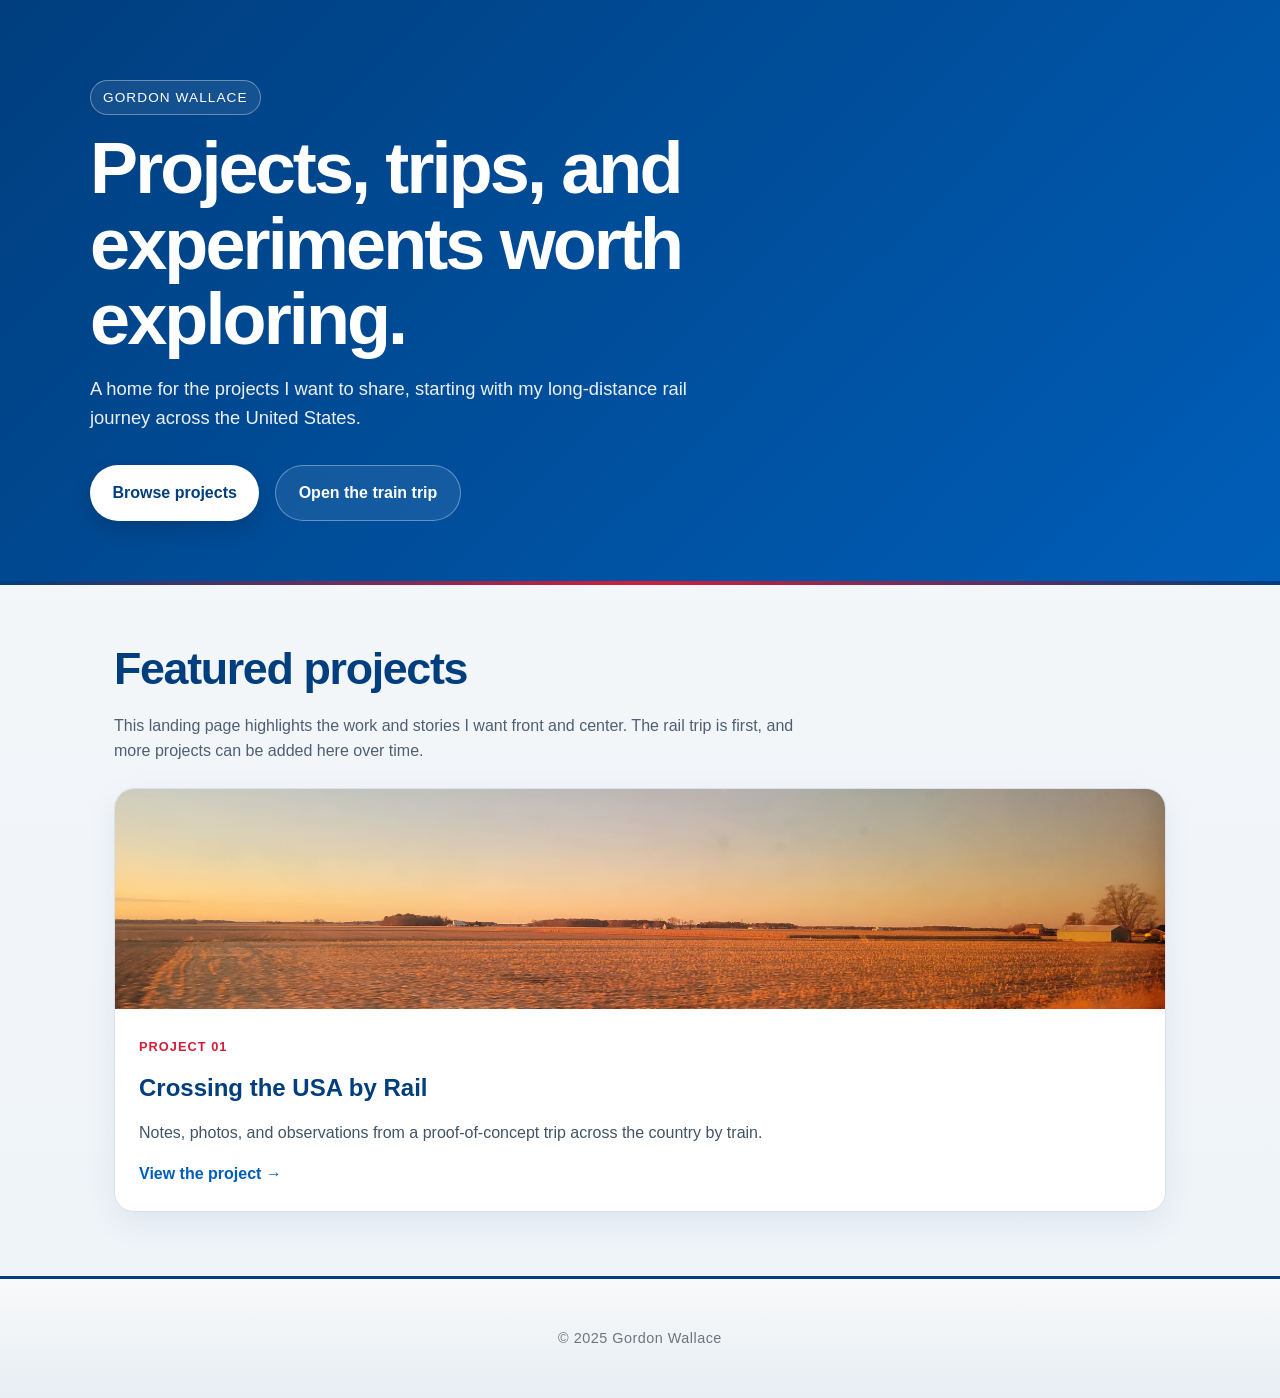
==== index.html @ e3f1a5c1 "Split train trip into dedicated project page Co-authored-by: GordonWallace <20741521+GordonWallace@u" ====
<!DOCTYPE html>
<html lang="en">
<head>
    <meta charset="UTF-8">
    <meta name="viewport" content="width=device-width, initial-scale=1.0">
    <title>Gordon Wallace | Projects</title>
    <style>
        * {
            margin: 0;
            padding: 0;
            box-sizing: border-box;
        }

        html {
            scroll-behavior: smooth;
        }

        body {
            font-family: 'Helvetica Neue', 'Arial', sans-serif;
            line-height: 1.6;
            color: #1a1a1a;
            background: linear-gradient(180deg, #f8f9fa 0%, #eef3f8 100%);
        }

        a {
            color: inherit;
            text-decoration: none;
        }

        header {
            background: linear-gradient(135deg, #003e7e 0%, #005eb8 100%);
            color: white;
            padding: 5rem 1.5rem 4rem;
            position: relative;
            overflow: hidden;
        }

        header::after {
            content: '';
            position: absolute;
            bottom: 0;
            left: 0;
            right: 0;
            height: 4px;
            background: linear-gradient(90deg, #003e7e 0%, #d31e39 50%, #003e7e 100%);
        }

        .hero {
            max-width: 1100px;
            margin: 0 auto;
            display: grid;
            gap: 2rem;
            align-items: center;
        }

        .hero-copy {
            max-width: 720px;
        }

        .eyebrow {
            display: inline-block;
            margin-bottom: 1rem;
            padding: 0.35rem 0.75rem;
            border: 1px solid rgba(255, 255, 255, 0.35);
            border-radius: 999px;
            font-size: 0.85rem;
            letter-spacing: 0.08em;
            text-transform: uppercase;
            background: rgba(255, 255, 255, 0.08);
        }

        header h1 {
            font-size: clamp(2.6rem, 6vw, 4.5rem);
            line-height: 1.05;
            margin-bottom: 1rem;
            font-weight: 700;
            letter-spacing: -0.04em;
        }

        header p {
            font-size: 1.15rem;
            max-width: 640px;
            color: rgba(255, 255, 255, 0.92);
        }

        .hero-actions {
            display: flex;
            flex-wrap: wrap;
            gap: 1rem;
            margin-top: 2rem;
        }

        .button {
            display: inline-flex;
            align-items: center;
            justify-content: center;
            padding: 0.9rem 1.4rem;
            border-radius: 999px;
            font-weight: 600;
            transition: transform 0.2s ease, box-shadow 0.2s ease, background-color 0.2s ease;
        }

        .button-primary {
            background: white;
            color: #003e7e;
            box-shadow: 0 8px 20px rgba(0, 0, 0, 0.15);
        }

        .button-secondary {
            border: 1px solid rgba(255, 255, 255, 0.35);
            color: white;
            background: rgba(255, 255, 255, 0.08);
        }

        .button:hover {
            transform: translateY(-2px);
        }

        main {
            max-width: 1100px;
            margin: 0 auto;
            padding: 3rem 1.5rem 4rem;
        }

        .section-heading {
            margin-bottom: 1.5rem;
        }

        .section-heading h2 {
            font-size: clamp(2rem, 4vw, 2.8rem);
            color: #003e7e;
            margin-bottom: 0.5rem;
            letter-spacing: -0.03em;
        }

        .section-heading p {
            color: #4f5f73;
            max-width: 720px;
        }

        .projects-grid {
            display: grid;
            grid-template-columns: repeat(auto-fit, minmax(280px, 1fr));
            gap: 1.5rem;
        }

        .project-card {
            display: block;
            background: white;
            border: 1px solid #d8e1ec;
            border-radius: 20px;
            overflow: hidden;
            box-shadow: 0 10px 30px rgba(0, 62, 126, 0.08);
            transition: transform 0.25s ease, box-shadow 0.25s ease, border-color 0.25s ease;
        }

        .project-card:hover {
            transform: translateY(-4px);
            box-shadow: 0 16px 36px rgba(0, 62, 126, 0.14);
            border-color: #005eb8;
        }

        .project-card img {
            width: 100%;
            height: 220px;
            object-fit: cover;
            display: block;
        }

        .project-card-content {
            padding: 1.5rem;
        }

        .project-tag {
            display: inline-block;
            font-size: 0.8rem;
            font-weight: 700;
            text-transform: uppercase;
            letter-spacing: 0.08em;
            color: #d31e39;
            margin-bottom: 0.75rem;
        }

        .project-card h3 {
            font-size: 1.5rem;
            color: #003e7e;
            margin-bottom: 0.75rem;
        }

        .project-card p {
            color: #425466;
            margin-bottom: 1rem;
        }

        .project-link {
            color: #005eb8;
            font-weight: 700;
        }

        footer {
            text-align: center;
            padding: 3rem 2rem;
            color: #6c757d;
            font-size: 0.9rem;
            background: linear-gradient(180deg, #f8f9fa 0%, #e8eef3 100%);
            border-top: 3px solid #003e7e;
        }

        footer p {
            font-weight: 500;
            letter-spacing: 0.5px;
        }

        @media (max-width: 768px) {
            header {
                padding: 4rem 1.25rem 3rem;
            }

            header p {
                font-size: 1rem;
            }

            main {
                padding: 2.5rem 1rem 3rem;
            }
        }
    </style>
</head>
<body>
    <header>
        <div class="hero">
            <div class="hero-copy">
                <span class="eyebrow">Gordon Wallace</span>
                <h1>Projects, trips, and experiments worth exploring.</h1>
                <p>
                    A home for the projects I want to share, starting with my long-distance rail journey across the United States.
                </p>
                <div class="hero-actions">
                    <a class="button button-primary" href="#projects">Browse projects</a>
                    <a class="button button-secondary" href="projects/crossing-the-usa-by-rail.html">Open the train trip</a>
                </div>
            </div>
        </div>
    </header>

    <main>
        <section id="projects">
            <div class="section-heading">
                <h2>Featured projects</h2>
                <p>
                    This landing page highlights the work and stories I want front and center. The rail trip is first, and more projects can be added here over time.
                </p>
            </div>
            <div class="projects-grid">
                <a class="project-card" href="projects/crossing-the-usa-by-rail.html">
                    <img src="images/20251116_073944.jpg" alt="Sunrise over western Ohio seen from the train">
                    <div class="project-card-content">
                        <span class="project-tag">Project 01</span>
                        <h3>Crossing the USA by Rail</h3>
                        <p>
                            Notes, photos, and observations from a proof-of-concept trip across the country by train.
                        </p>
                        <span class="project-link">View the project &rarr;</span>
                    </div>
                </a>
            </div>
        </section>
    </main>

    <footer>
        <p>&copy; 2025 Gordon Wallace</p>
    </footer>
</body>
</html>
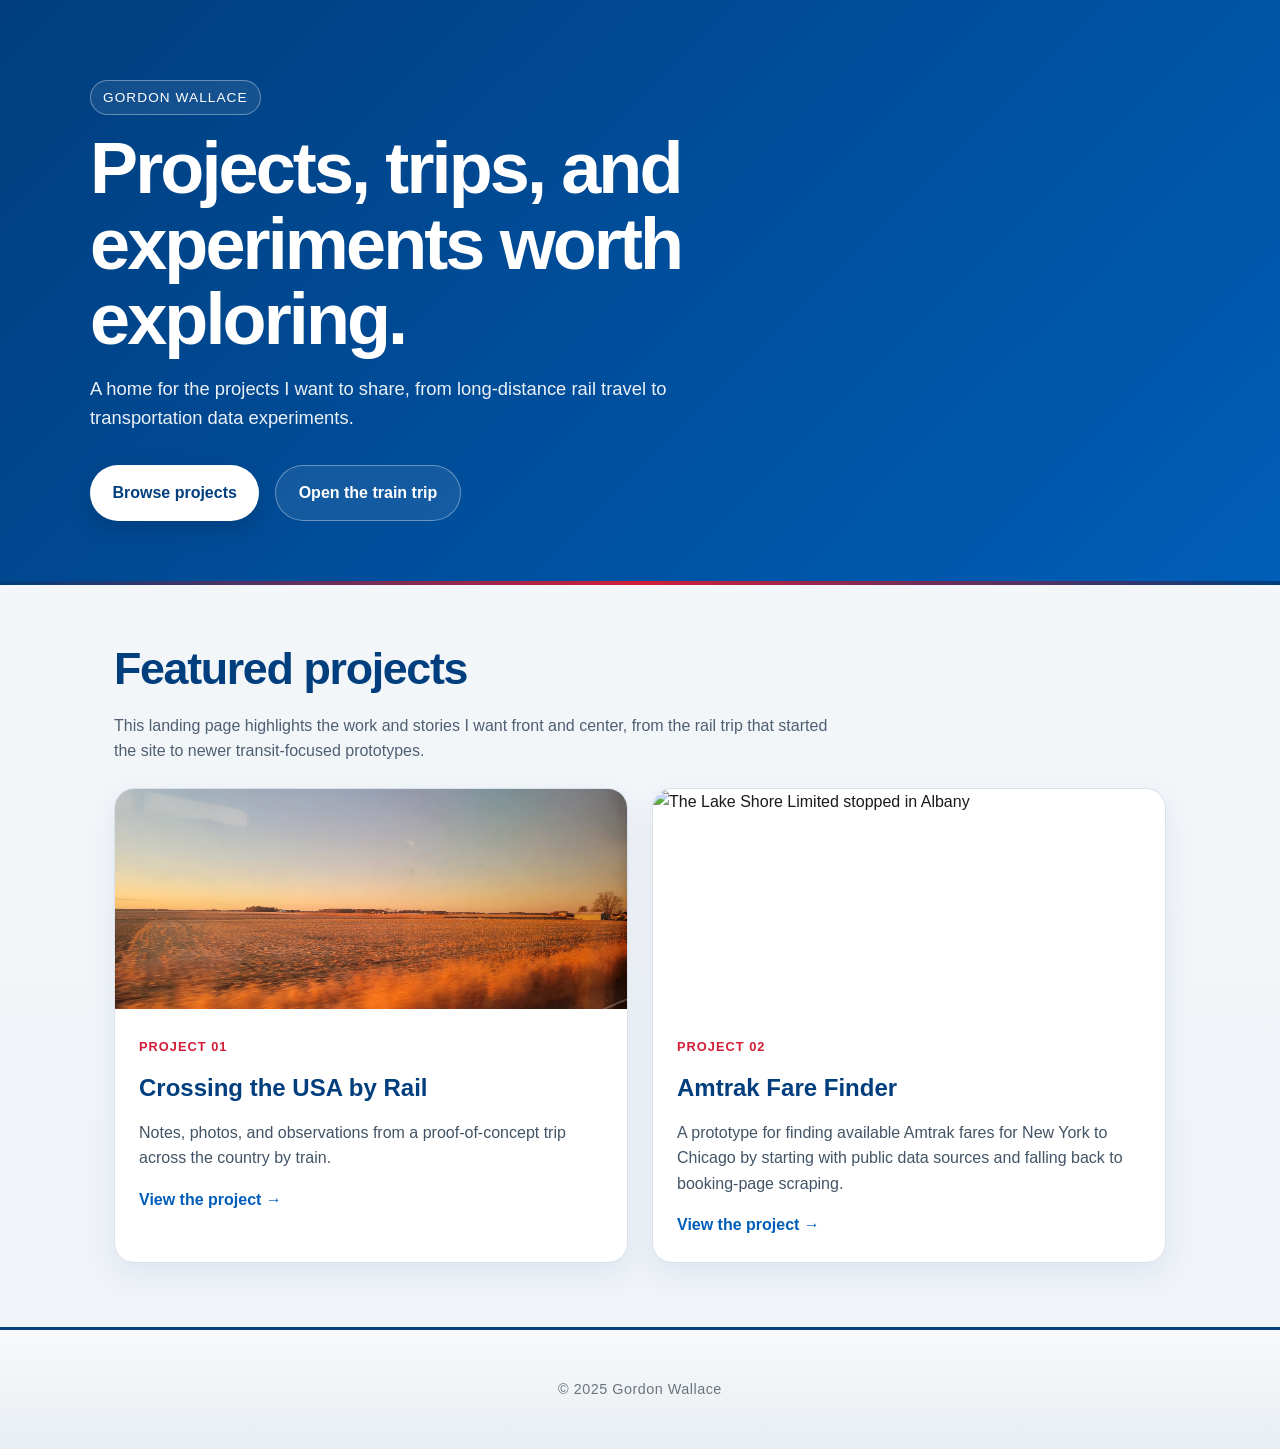
==== commit 1f16896b: "Add Amtrak fare finder project Co-authored-by: GordonWallace <20741521+GordonWallace@users.noreply.g" ====
--- a/index.html
+++ b/index.html
@@ -233,7 +233,7 @@
                 <span class="eyebrow">Gordon Wallace</span>
                 <h1>Projects, trips, and experiments worth exploring.</h1>
                 <p>
-                    A home for the projects I want to share, starting with my long-distance rail journey across the United States.
+                    A home for the projects I want to share, from long-distance rail travel to transportation data experiments.
                 </p>
                 <div class="hero-actions">
                     <a class="button button-primary" href="#projects">Browse projects</a>
@@ -248,7 +248,7 @@
             <div class="section-heading">
                 <h2>Featured projects</h2>
                 <p>
-                    This landing page highlights the work and stories I want front and center. The rail trip is first, and more projects can be added here over time.
+                    This landing page highlights the work and stories I want front and center, from the rail trip that started the site to newer transit-focused prototypes.
                 </p>
             </div>
             <div class="projects-grid">
@@ -263,6 +263,17 @@
                         <span class="project-link">View the project &rarr;</span>
                     </div>
                 </a>
+                <a class="project-card" href="projects/amtrak-fare-finder.html">
+                    <img src="images/20251115_184656.jpg" alt="The Lake Shore Limited stopped in Albany">
+                    <div class="project-card-content">
+                        <span class="project-tag">Project 02</span>
+                        <h3>Amtrak Fare Finder</h3>
+                        <p>
+                            A prototype for finding available Amtrak fares for New York to Chicago by starting with public data sources and falling back to booking-page scraping.
+                        </p>
+                        <span class="project-link">View the project &rarr;</span>
+                    </div>
+                </a>
             </div>
         </section>
     </main>
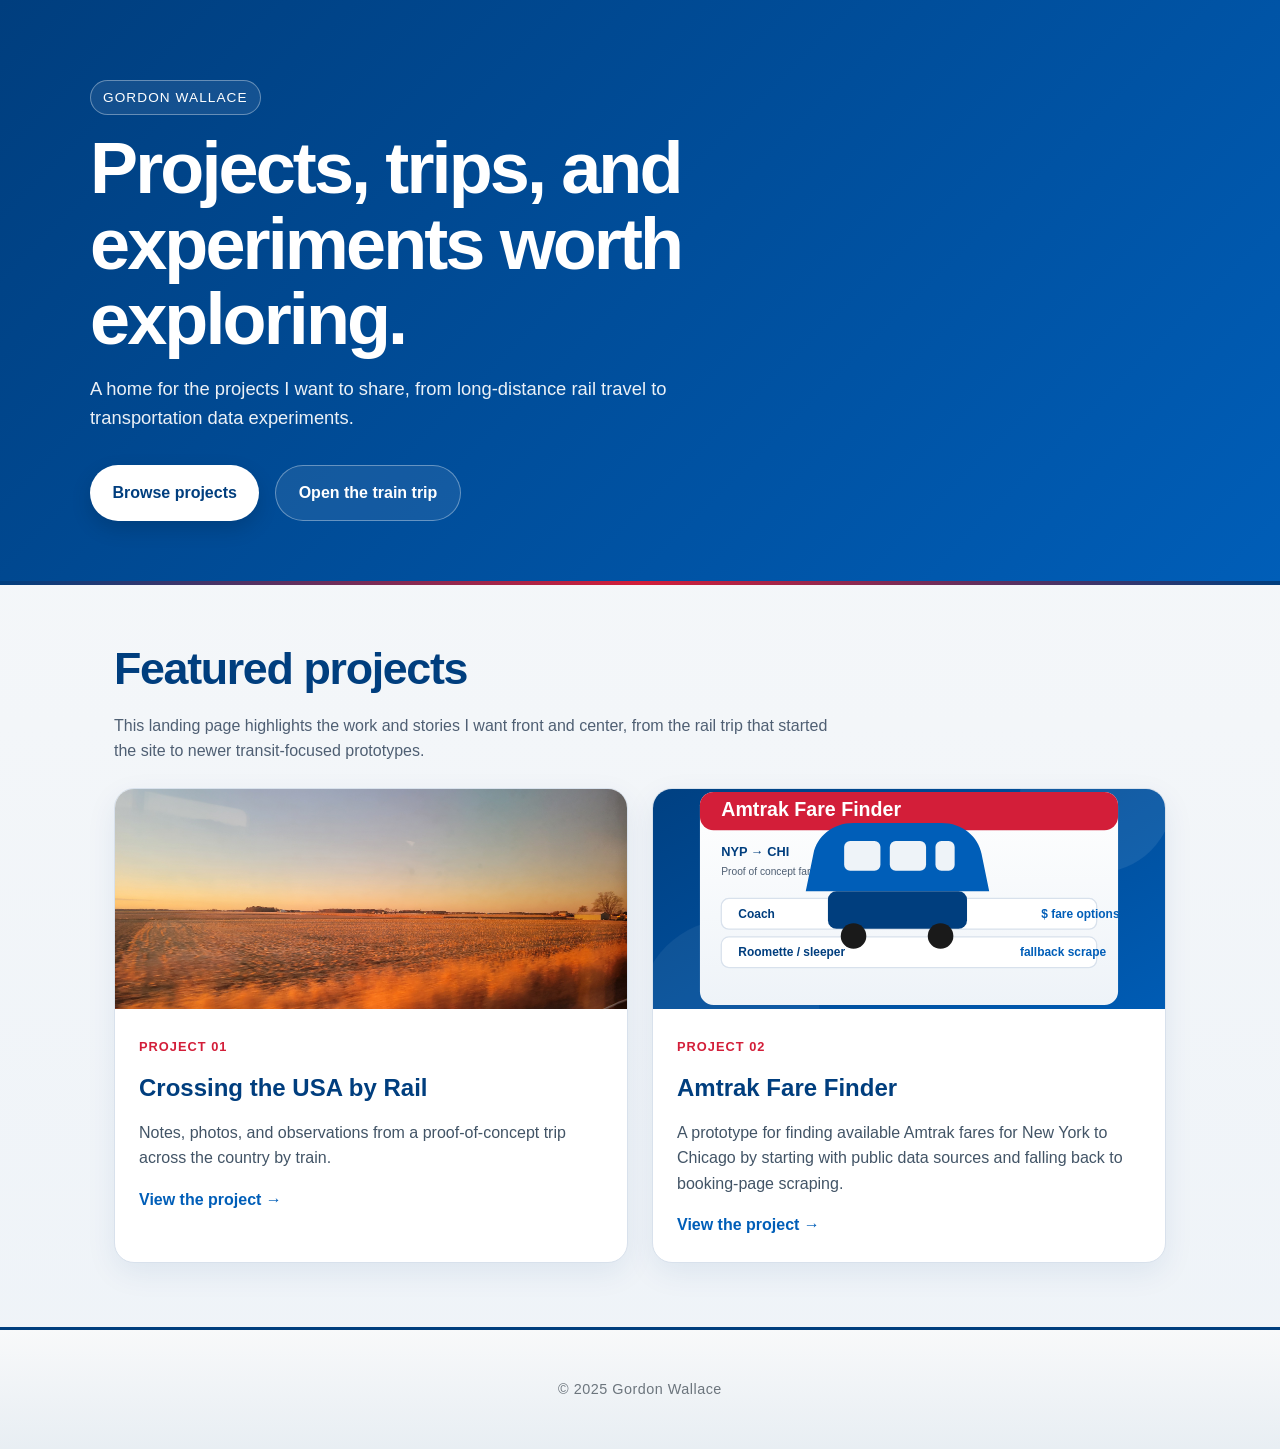
==== commit f3108678: "Fix Amtrak project review feedback Co-authored-by: GordonWallace <20741521+GordonWallace@users.norep" ====
--- a/index.html
+++ b/index.html
@@ -264,7 +264,7 @@
                     </div>
                 </a>
                 <a class="project-card" href="projects/amtrak-fare-finder.html">
-                    <img src="images/20251115_184656.jpg" alt="The Lake Shore Limited stopped in Albany">
+                    <img src="images/amtrak-fare-finder-cover.svg" alt="Illustration for the Amtrak Fare Finder project">
                     <div class="project-card-content">
                         <span class="project-tag">Project 02</span>
                         <h3>Amtrak Fare Finder</h3>
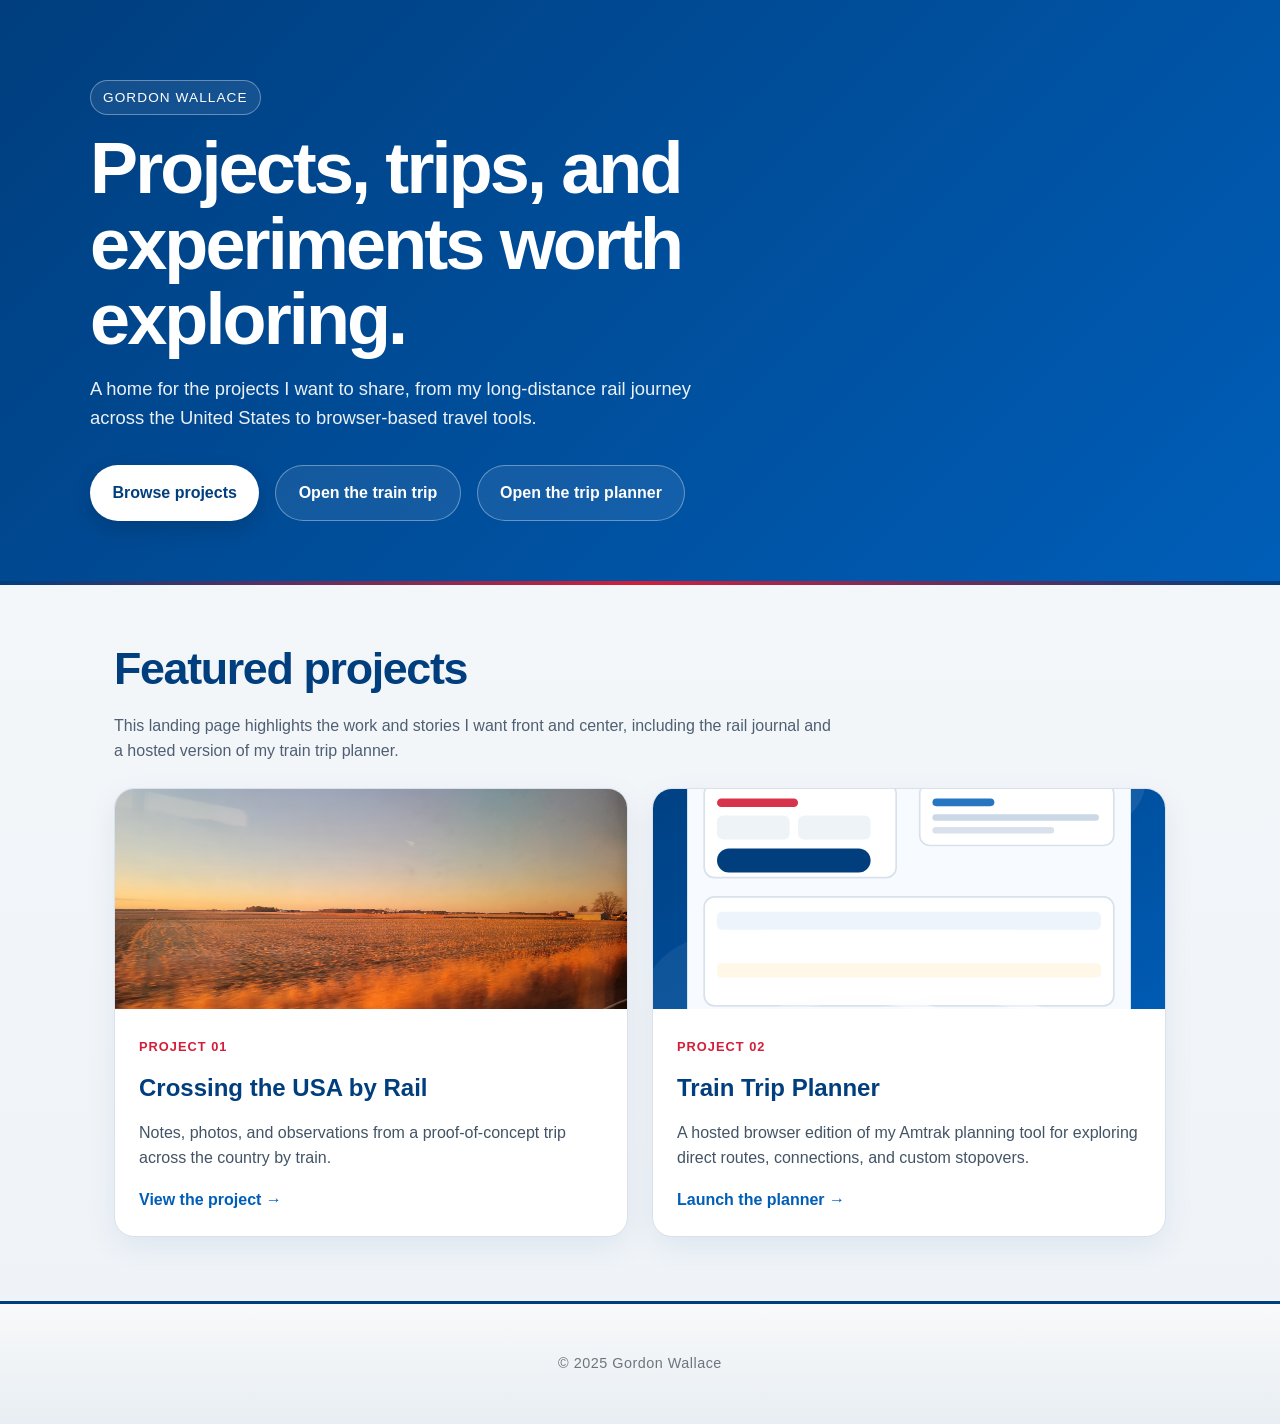
==== commit 2f782091: "Add hosted train trip planner page Co-authored-by: GordonWallace <20741521+GordonWallace@users.norep" ====
--- a/index.html
+++ b/index.html
@@ -233,11 +233,12 @@
                 <span class="eyebrow">Gordon Wallace</span>
                 <h1>Projects, trips, and experiments worth exploring.</h1>
                 <p>
-                    A home for the projects I want to share, from long-distance rail travel to transportation data experiments.
+                    A home for the projects I want to share, from my long-distance rail journey across the United States to browser-based travel tools.
                 </p>
                 <div class="hero-actions">
                     <a class="button button-primary" href="#projects">Browse projects</a>
                     <a class="button button-secondary" href="projects/crossing-the-usa-by-rail.html">Open the train trip</a>
+                    <a class="button button-secondary" href="projects/train-trip-planner.html">Open the trip planner</a>
                 </div>
             </div>
         </div>
@@ -248,7 +249,7 @@
             <div class="section-heading">
                 <h2>Featured projects</h2>
                 <p>
-                    This landing page highlights the work and stories I want front and center, from the rail trip that started the site to newer transit-focused prototypes.
+                    This landing page highlights the work and stories I want front and center, including the rail journal and a hosted version of my train trip planner.
                 </p>
             </div>
             <div class="projects-grid">
@@ -263,15 +264,15 @@
                         <span class="project-link">View the project &rarr;</span>
                     </div>
                 </a>
-                <a class="project-card" href="projects/amtrak-fare-finder.html">
-                    <img src="images/amtrak-fare-finder-cover.svg" alt="Illustration for the Amtrak Fare Finder project">
+                <a class="project-card" href="projects/train-trip-planner.html">
+                    <img src="images/train-trip-planner-preview.svg" alt="Stylized preview of the hosted train trip planner">
                     <div class="project-card-content">
                         <span class="project-tag">Project 02</span>
-                        <h3>Amtrak Fare Finder</h3>
+                        <h3>Train Trip Planner</h3>
                         <p>
-                            A prototype for finding available Amtrak fares for New York to Chicago by starting with public data sources and falling back to booking-page scraping.
+                            A hosted browser edition of my Amtrak planning tool for exploring direct routes, connections, and custom stopovers.
                         </p>
-                        <span class="project-link">View the project &rarr;</span>
+                        <span class="project-link">Launch the planner &rarr;</span>
                     </div>
                 </a>
             </div>
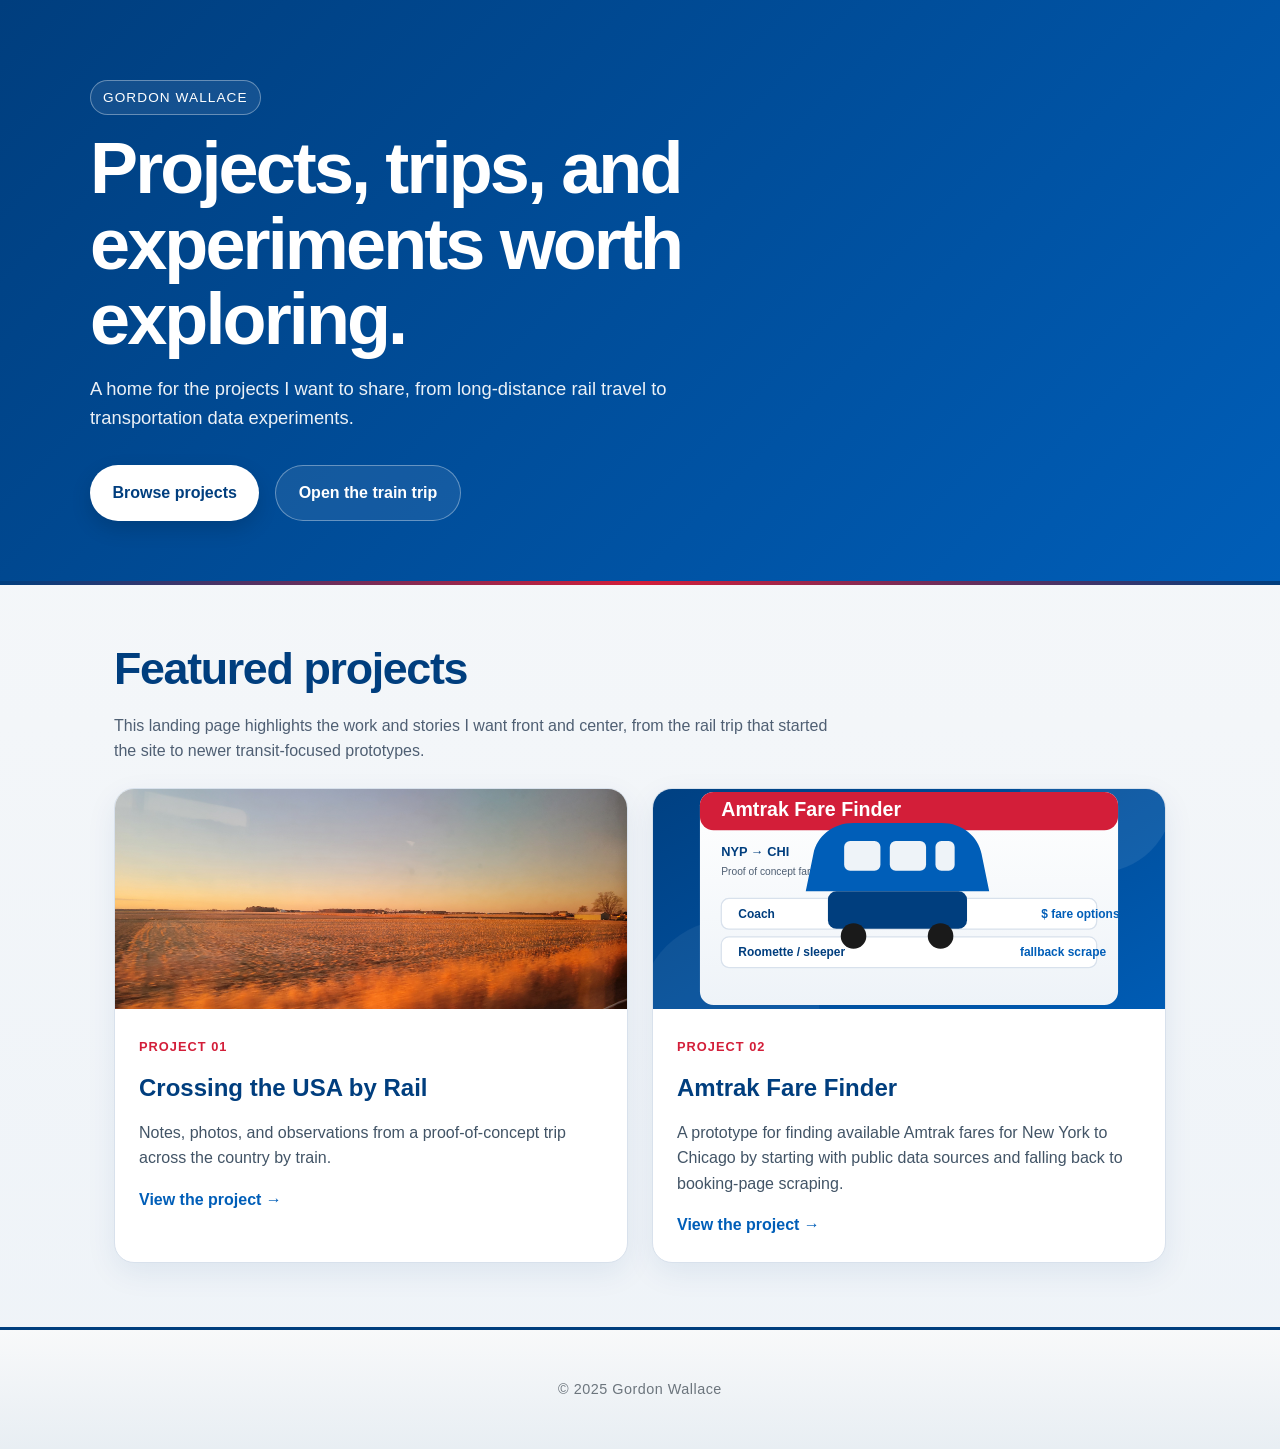
==== commit 9bd341bb: "Merge pull request #3 from GordonWallace/copilot/add-amtrak-fare-scraper Add Amtrak Fare Finder proj" ====
--- a/index.html
+++ b/index.html
@@ -233,12 +233,11 @@
                 <span class="eyebrow">Gordon Wallace</span>
                 <h1>Projects, trips, and experiments worth exploring.</h1>
                 <p>
-                    A home for the projects I want to share, from my long-distance rail journey across the United States to browser-based travel tools.
+                    A home for the projects I want to share, from long-distance rail travel to transportation data experiments.
                 </p>
                 <div class="hero-actions">
                     <a class="button button-primary" href="#projects">Browse projects</a>
                     <a class="button button-secondary" href="projects/crossing-the-usa-by-rail.html">Open the train trip</a>
-                    <a class="button button-secondary" href="projects/train-trip-planner.html">Open the trip planner</a>
                 </div>
             </div>
         </div>
@@ -249,7 +248,7 @@
             <div class="section-heading">
                 <h2>Featured projects</h2>
                 <p>
-                    This landing page highlights the work and stories I want front and center, including the rail journal and a hosted version of my train trip planner.
+                    This landing page highlights the work and stories I want front and center, from the rail trip that started the site to newer transit-focused prototypes.
                 </p>
             </div>
             <div class="projects-grid">
@@ -264,15 +263,15 @@
                         <span class="project-link">View the project &rarr;</span>
                     </div>
                 </a>
-                <a class="project-card" href="projects/train-trip-planner.html">
-                    <img src="images/train-trip-planner-preview.svg" alt="Stylized preview of the hosted train trip planner">
+                <a class="project-card" href="projects/amtrak-fare-finder.html">
+                    <img src="images/amtrak-fare-finder-cover.svg" alt="Illustration for the Amtrak Fare Finder project">
                     <div class="project-card-content">
                         <span class="project-tag">Project 02</span>
-                        <h3>Train Trip Planner</h3>
+                        <h3>Amtrak Fare Finder</h3>
                         <p>
-                            A hosted browser edition of my Amtrak planning tool for exploring direct routes, connections, and custom stopovers.
+                            A prototype for finding available Amtrak fares for New York to Chicago by starting with public data sources and falling back to booking-page scraping.
                         </p>
-                        <span class="project-link">Launch the planner &rarr;</span>
+                        <span class="project-link">View the project &rarr;</span>
                     </div>
                 </a>
             </div>
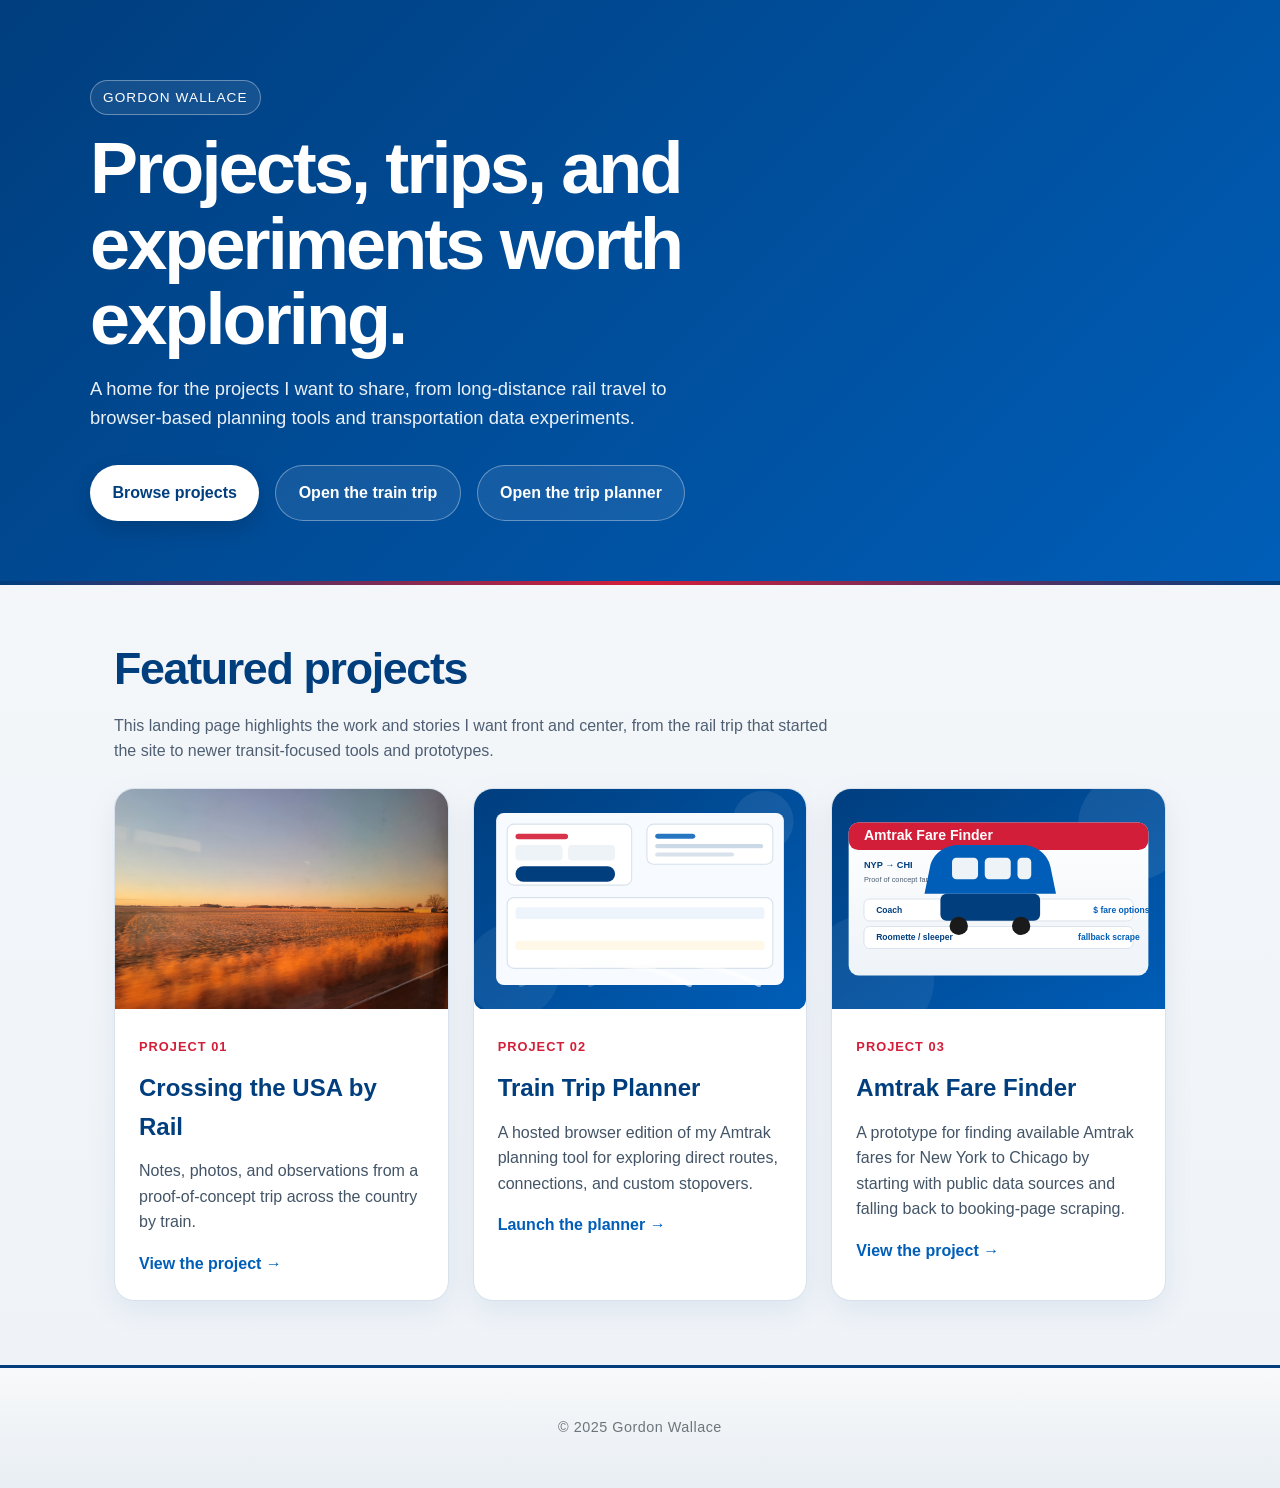
==== commit 7317defd: "Merge remote-tracking branch 'origin/main' into copilot/host-tool-on-website # Conflicts: #	index.ht" ====
--- a/index.html
+++ b/index.html
@@ -233,11 +233,12 @@
                 <span class="eyebrow">Gordon Wallace</span>
                 <h1>Projects, trips, and experiments worth exploring.</h1>
                 <p>
-                    A home for the projects I want to share, from long-distance rail travel to transportation data experiments.
+                    A home for the projects I want to share, from long-distance rail travel to browser-based planning tools and transportation data experiments.
                 </p>
                 <div class="hero-actions">
                     <a class="button button-primary" href="#projects">Browse projects</a>
                     <a class="button button-secondary" href="projects/crossing-the-usa-by-rail.html">Open the train trip</a>
+                    <a class="button button-secondary" href="projects/train-trip-planner.html">Open the trip planner</a>
                 </div>
             </div>
         </div>
@@ -248,7 +249,7 @@
             <div class="section-heading">
                 <h2>Featured projects</h2>
                 <p>
-                    This landing page highlights the work and stories I want front and center, from the rail trip that started the site to newer transit-focused prototypes.
+                    This landing page highlights the work and stories I want front and center, from the rail trip that started the site to newer transit-focused tools and prototypes.
                 </p>
             </div>
             <div class="projects-grid">
@@ -263,10 +264,21 @@
                         <span class="project-link">View the project &rarr;</span>
                     </div>
                 </a>
+                <a class="project-card" href="projects/train-trip-planner.html">
+                    <img src="images/train-trip-planner-preview.svg" alt="Stylized preview of the hosted train trip planner">
+                    <div class="project-card-content">
+                        <span class="project-tag">Project 02</span>
+                        <h3>Train Trip Planner</h3>
+                        <p>
+                            A hosted browser edition of my Amtrak planning tool for exploring direct routes, connections, and custom stopovers.
+                        </p>
+                        <span class="project-link">Launch the planner &rarr;</span>
+                    </div>
+                </a>
                 <a class="project-card" href="projects/amtrak-fare-finder.html">
                     <img src="images/amtrak-fare-finder-cover.svg" alt="Illustration for the Amtrak Fare Finder project">
                     <div class="project-card-content">
-                        <span class="project-tag">Project 02</span>
+                        <span class="project-tag">Project 03</span>
                         <h3>Amtrak Fare Finder</h3>
                         <p>
                             A prototype for finding available Amtrak fares for New York to Chicago by starting with public data sources and falling back to booking-page scraping.
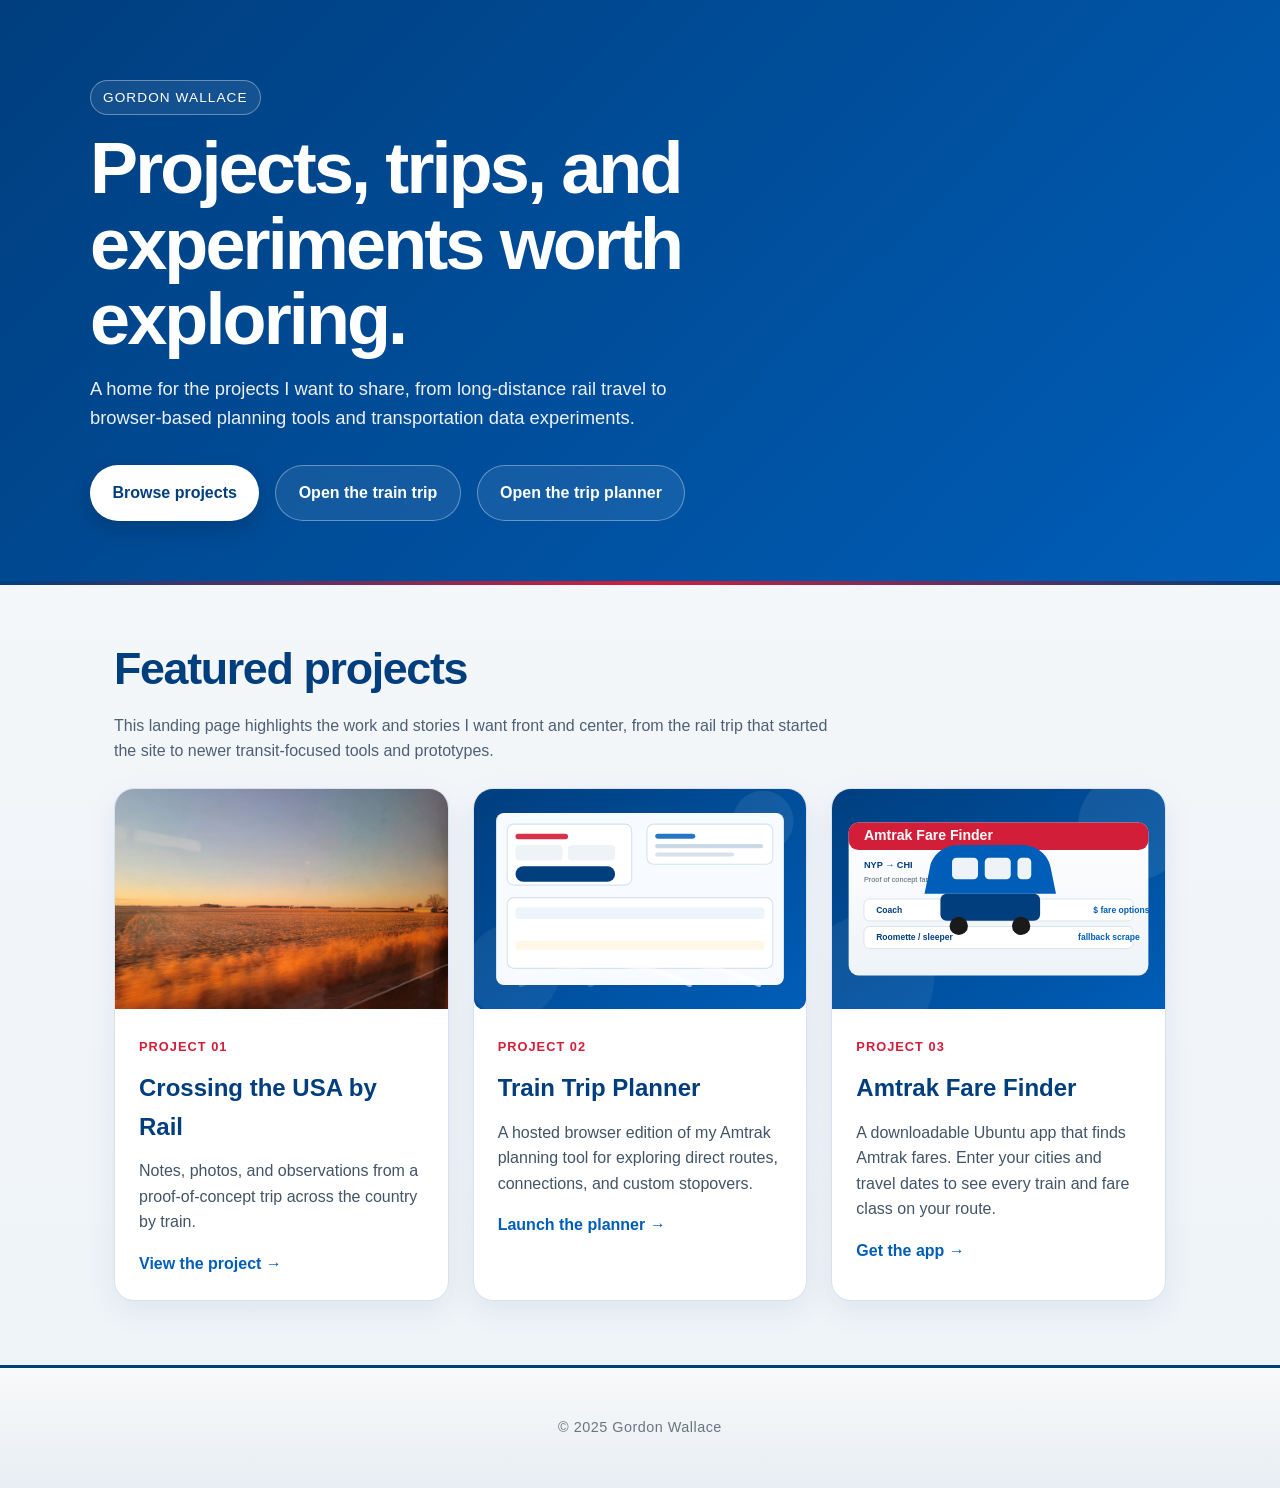
==== commit eeab609b: "Turn the Fare Finder page into a download page for the Ubuntu app Adds a description, Ubuntu install" ====
--- a/index.html
+++ b/index.html
@@ -281,9 +281,9 @@
                         <span class="project-tag">Project 03</span>
                         <h3>Amtrak Fare Finder</h3>
                         <p>
-                            A prototype for finding available Amtrak fares for New York to Chicago by starting with public data sources and falling back to booking-page scraping.
+                            A downloadable Ubuntu app that finds Amtrak fares. Enter your cities and travel dates to see every train and fare class on your route.
                         </p>
-                        <span class="project-link">View the project &rarr;</span>
+                        <span class="project-link">Get the app &rarr;</span>
                     </div>
                 </a>
             </div>
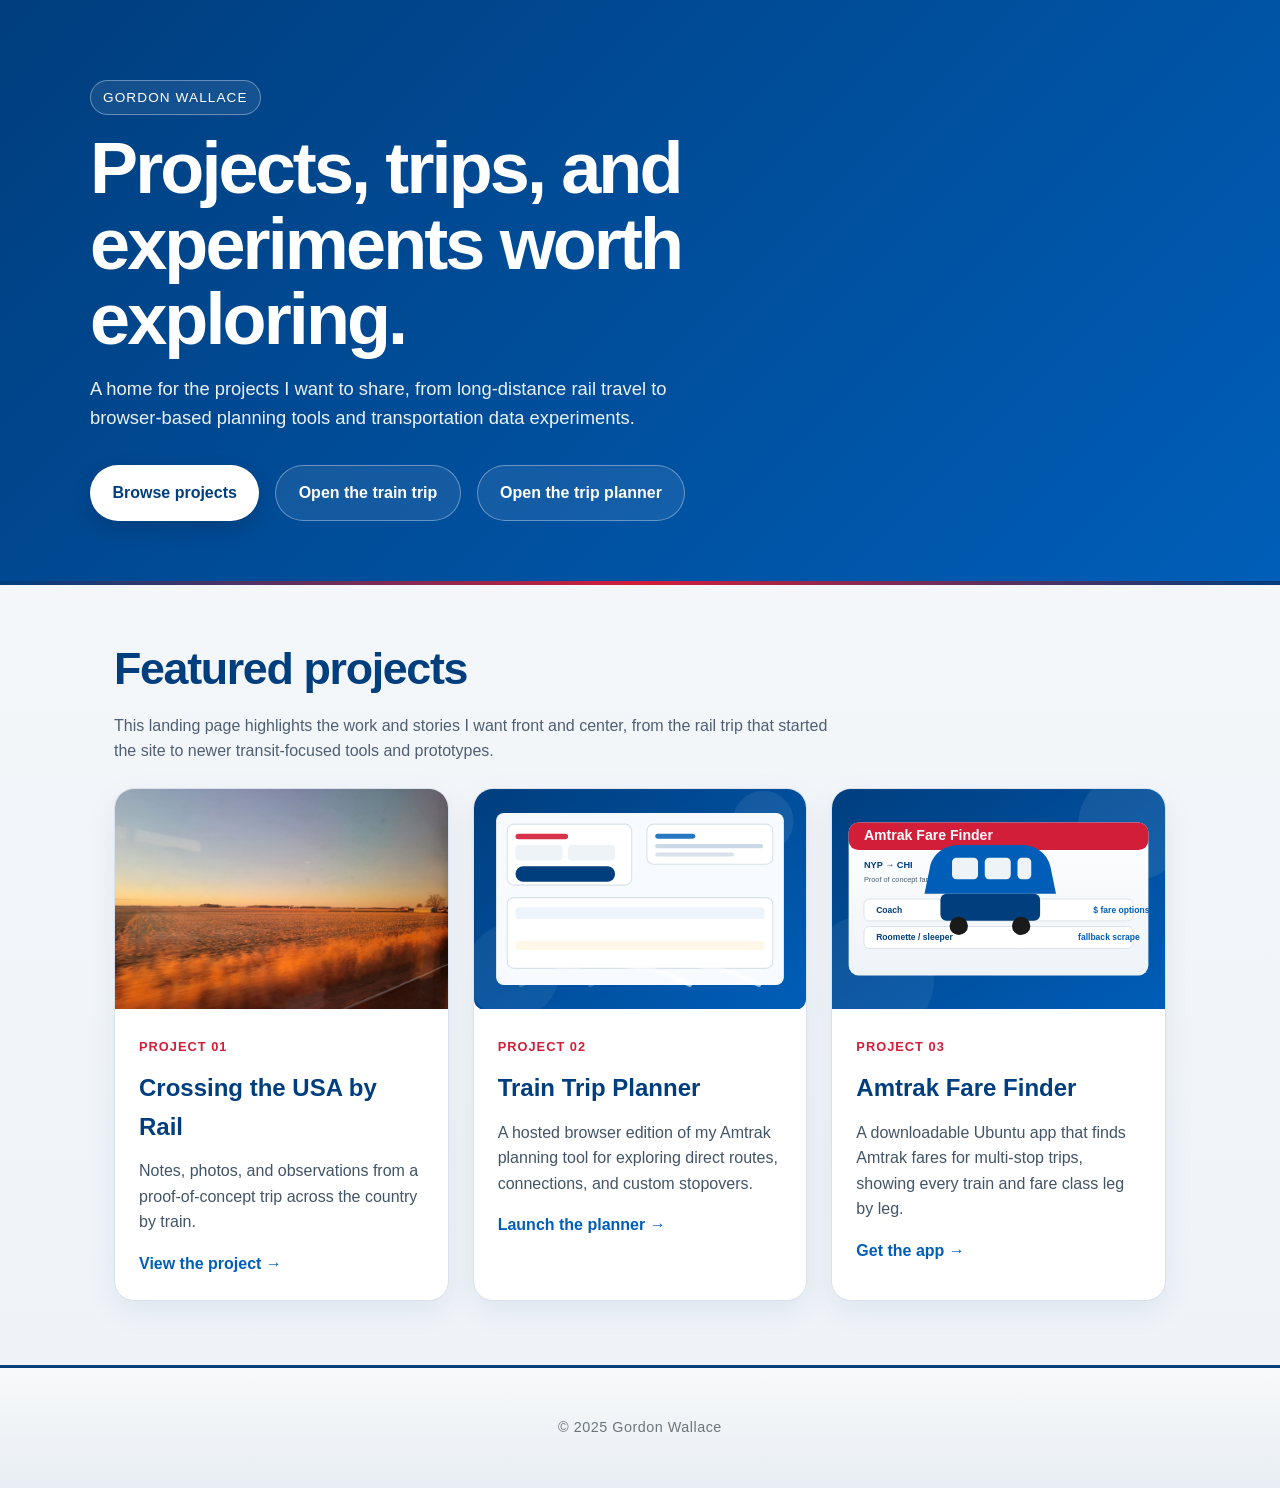
==== commit 44b5712b: "Describe Fare Finder as a multi-stop, leg-by-leg fare search Co-Authored-By: Claude Opus 5.5 (1M con" ====
--- a/index.html
+++ b/index.html
@@ -281,7 +281,7 @@
                         <span class="project-tag">Project 03</span>
                         <h3>Amtrak Fare Finder</h3>
                         <p>
-                            A downloadable Ubuntu app that finds Amtrak fares. Enter your cities and travel dates to see every train and fare class on your route.
+                            A downloadable Ubuntu app that finds Amtrak fares for multi-stop trips, showing every train and fare class leg by leg.
                         </p>
                         <span class="project-link">Get the app &rarr;</span>
                     </div>
